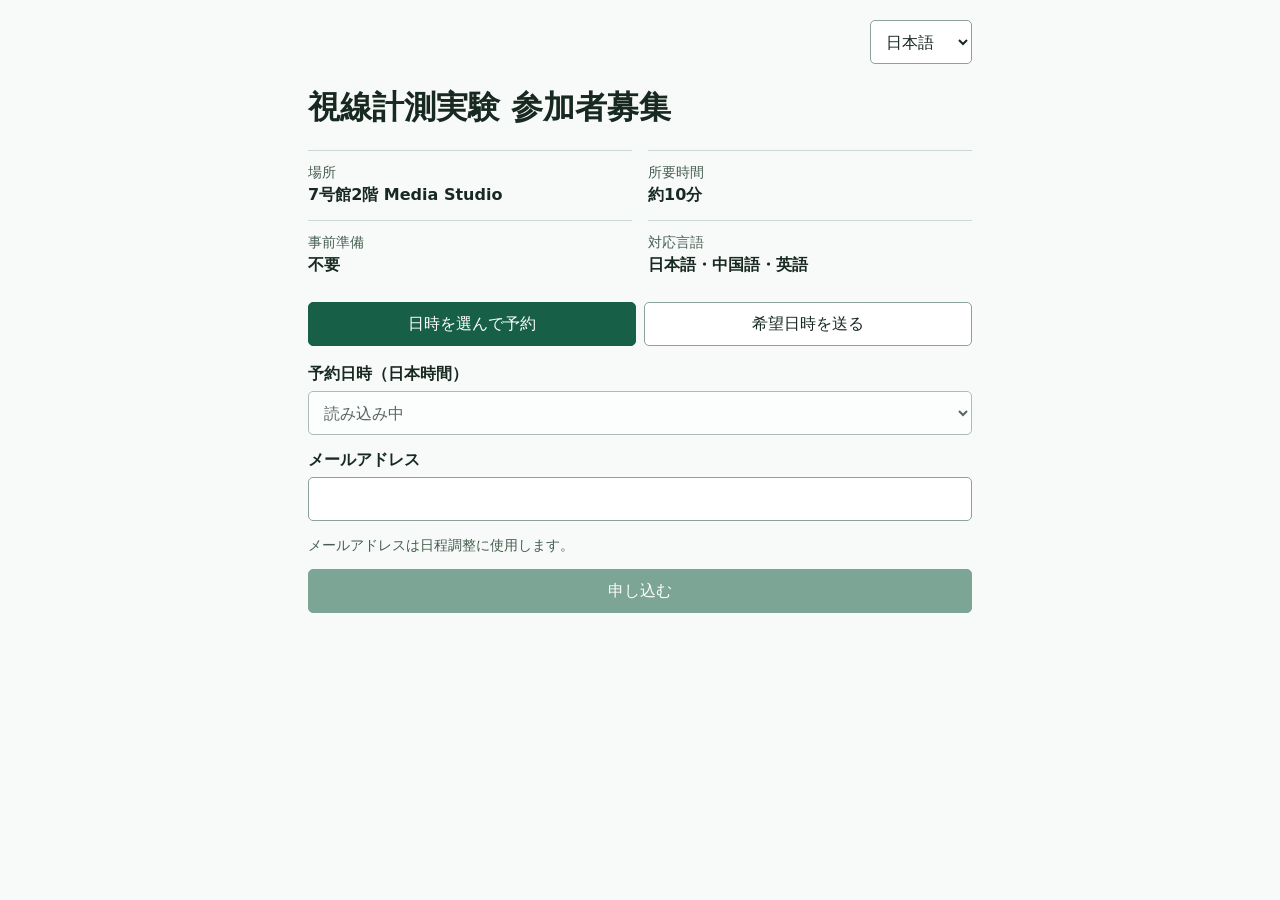
==== index.html @ 6ca668d2 "Publish website" ====
<!doctype html>
<html lang="ja">
<script type="module" crossorigin src="/assets/student-BR7n6vfW.js"></script>
<link rel="modulepreload" crossorigin href="/assets/style-B2wj8yik.js">
<link rel="stylesheet" crossorigin href="/assets/style-BlDxSkKz.css">

<meta charset="utf-8">
<meta name="viewport" content="width=device-width,initial-scale=1">
<title>視線計測実験 参加者募集</title>
<main>
  <header>
    <select id="language" aria-label="Language">
      <option value="ja">日本語</option>
      <option value="zh">中文</option>
      <option value="en">English</option>
    </select>
  </header>
  <h1 data-copy="title"></h1>
  <dl>
    <div><dt data-copy="location"></dt><dd data-copy="venue"></dd></div>
    <div><dt data-copy="duration"></dt><dd data-copy="minutes"></dd></div>
    <div><dt data-copy="preparation"></dt><dd data-copy="none"></dd></div>
    <div><dt data-copy="languages"></dt><dd data-copy="options"></dd></div>
  </dl>
  <nav aria-label="Registration">
    <button type="button" id="booking" aria-pressed="true" data-copy="book"></button>
    <button type="button" id="interest" aria-pressed="false" data-copy="interest"></button>
  </nav>
  <form>
    <label id="slot-field"><span data-copy="slot"></span><select id="slots" required></select></label>
    <label id="preference-field" hidden><span data-copy="preference"></span><textarea id="preference" maxlength="500" disabled></textarea></label>
    <label><span data-copy="email"></span><input id="email" type="email" autocomplete="email" maxlength="254" required></label>
    <p class="notice" data-copy="privacy"></p>
    <button type="submit" id="submit" data-copy="submit" disabled></button>
    <p id="status" role="status"></p>
  </form>
</main>
</html>
---- assets/style-BlDxSkKz.css ----
*{box-sizing:border-box}:root{color:#182921;background:#f8faf9;font:1rem/1.55 system-ui,sans-serif}body{margin:0}main{max-width:44rem;margin:auto;padding:1.25rem 1.25rem 3rem}header{justify-content:flex-end;display:flex}h1{margin:1.5rem 0;font-size:2rem;line-height:1.2}dl{grid-template-columns:repeat(2,minmax(0,1fr));gap:.75rem 1rem;margin:0 0 1.5rem;display:grid}dl div{border-top:1px solid #cbd9d0;padding-top:.6rem}dt,.notice{color:#455e50;font-size:.9rem}dd{overflow-wrap:anywhere;margin:0;font-weight:650}nav{grid-template-columns:repeat(2,minmax(0,1fr));gap:.5rem;margin-bottom:1rem;display:grid}button,input,select,textarea{font:inherit;color:inherit;background:#fff;border:1px solid #8ca296;border-radius:5px;min-height:2.75rem;padding:.55rem .7rem}button{cursor:pointer;overflow-wrap:anywhere}button[aria-pressed=true],button[type=submit]{color:#fff;background:#176047;border-color:#176047}button:disabled{opacity:.55;cursor:default}form{gap:.8rem;display:grid}label{gap:.25rem;font-weight:600;display:grid}label[hidden]{display:none}label :is(input,select,textarea){width:100%;font-weight:400}textarea{resize:vertical;min-height:5rem}.notice,#status{margin:0}#status{white-space:pre-line;min-height:2.5rem;font-weight:600}:focus-visible{outline-offset:3px;outline:3px solid #9a510a}
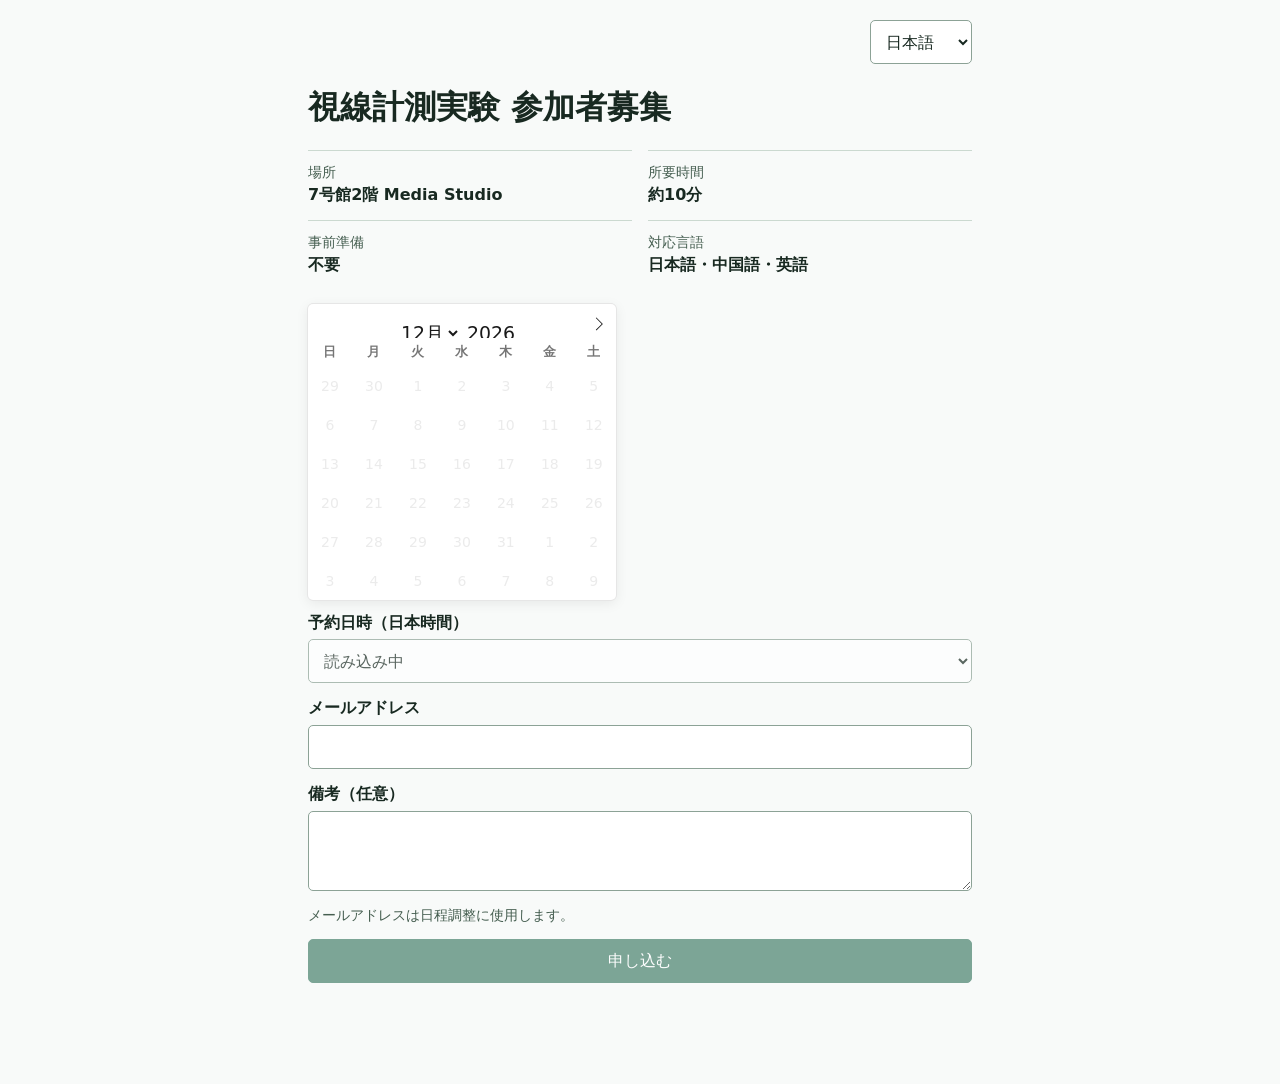
==== commit cd9aeada: "Publish website" ====
--- a/index.html
+++ b/index.html
@@ -1,8 +1,9 @@
 <!doctype html>
 <html lang="ja">
-<script type="module" crossorigin src="/assets/student-BR7n6vfW.js"></script>
-<link rel="modulepreload" crossorigin href="/assets/style-B2wj8yik.js">
-<link rel="stylesheet" crossorigin href="/assets/style-BlDxSkKz.css">
+<script type="module" crossorigin src="/assets/student-CQ4tUfDz.js"></script>
+<link rel="modulepreload" crossorigin href="/assets/schedule-B366QA6T.js">
+<link rel="stylesheet" crossorigin href="/assets/schedule-Cr34-i-h.css">
+<link rel="stylesheet" crossorigin href="/assets/student-CveviJq_.css">
 
 <meta charset="utf-8">
 <meta name="viewport" content="width=device-width,initial-scale=1">
@@ -22,14 +23,11 @@
     <div><dt data-copy="preparation"></dt><dd data-copy="none"></dd></div>
     <div><dt data-copy="languages"></dt><dd data-copy="options"></dd></div>
   </dl>
-  <nav aria-label="Registration">
-    <button type="button" id="booking" aria-pressed="true" data-copy="book"></button>
-    <button type="button" id="interest" aria-pressed="false" data-copy="interest"></button>
-  </nav>
   <form>
+    <div id="calendar"><input id="day" type="hidden"></div>
     <label id="slot-field"><span data-copy="slot"></span><select id="slots" required></select></label>
-    <label id="preference-field" hidden><span data-copy="preference"></span><textarea id="preference" maxlength="500" disabled></textarea></label>
     <label><span data-copy="email"></span><input id="email" type="email" autocomplete="email" maxlength="254" required></label>
+    <label><span id="note-label"></span><textarea id="note" maxlength="500" rows="2"></textarea></label>
     <p class="notice" data-copy="privacy"></p>
     <button type="submit" id="submit" data-copy="submit" disabled></button>
     <p id="status" role="status"></p>
--- a/assets/schedule-Cr34-i-h.css
+++ b/assets/schedule-Cr34-i-h.css
@@ -0,0 +1 @@
+*{box-sizing:border-box}:root{color:#182921;background:#f8faf9;font:1rem/1.55 system-ui,sans-serif}body{margin:0}main{max-width:44rem;margin:auto;padding:1.25rem 1.25rem 3rem}header{justify-content:flex-end;display:flex}h1{margin:1.5rem 0;font-size:2rem;line-height:1.2}dl{grid-template-columns:repeat(2,minmax(0,1fr));gap:.75rem 1rem;margin:0 0 1.5rem;display:grid}dl div{border-top:1px solid #cbd9d0;padding-top:.6rem}dt,.notice{color:#455e50;font-size:.9rem}dd{overflow-wrap:anywhere;margin:0;font-weight:650}nav{grid-template-columns:repeat(2,minmax(0,1fr));gap:.5rem;margin-bottom:1rem;display:grid}button,input,select,textarea{font:inherit;color:inherit;background:#fff;border:1px solid #8ca296;border-radius:5px;min-height:2.75rem;padding:.55rem .7rem}button{cursor:pointer;overflow-wrap:anywhere}button[aria-pressed=true],button[type=submit]{color:#fff;background:#176047;border-color:#176047}button:disabled{opacity:.55;cursor:default}form{gap:.8rem;display:grid}.schedule-fields{grid-template-columns:repeat(2,minmax(0,1fr));gap:.75rem;display:grid}label{gap:.25rem;font-weight:600;display:grid}label[hidden]{display:none}label :is(input,select,textarea){width:100%;font-weight:400}textarea{resize:vertical;min-height:5rem}.notice,#status{margin:0}#status{white-space:pre-line;min-height:2.5rem;font-weight:600}:focus-visible{outline-offset:3px;outline:3px solid #9a510a}#calendar .flatpickr-input{display:none}#calendar .flatpickr-calendar{max-width:100%}
--- a/assets/student-CveviJq_.css
+++ b/assets/student-CveviJq_.css
@@ -0,0 +1 @@
+.flatpickr-calendar{opacity:0;text-align:center;visibility:hidden;box-sizing:border-box;-ms-touch-action:manipulation;touch-action:manipulation;direction:ltr;background:#fff;border:0;border-radius:5px;width:307.875px;padding:0;font-size:14px;line-height:24px;animation:none;display:none;position:absolute;box-shadow:1px 0 #e6e6e6,-1px 0 #e6e6e6,0 1px #e6e6e6,0 -1px #e6e6e6,0 3px 13px #00000014}.flatpickr-calendar.open,.flatpickr-calendar.inline{opacity:1;visibility:visible;max-height:640px}.flatpickr-calendar.open{z-index:99999;display:inline-block}.flatpickr-calendar.animate.open{animation:.3s cubic-bezier(.23,1,.32,1) fpFadeInDown}.flatpickr-calendar.inline{display:block;position:relative;top:2px}.flatpickr-calendar.static{position:absolute;top:calc(100% + 2px)}.flatpickr-calendar.static.open{z-index:999;display:block}.flatpickr-calendar.multiMonth .flatpickr-days .dayContainer:nth-child(n+1) .flatpickr-day.inRange:nth-child(7n+7){-webkit-box-shadow:none!important;box-shadow:none!important}.flatpickr-calendar.multiMonth .flatpickr-days .dayContainer:nth-child(n+2) .flatpickr-day.inRange:nth-child(7n+1){box-shadow:-2px 0 #e6e6e6,5px 0 #e6e6e6}.flatpickr-calendar .hasWeeks .dayContainer,.flatpickr-calendar .hasTime .dayContainer{border-bottom:0;border-bottom-right-radius:0;border-bottom-left-radius:0}.flatpickr-calendar .hasWeeks .dayContainer{border-left:0}.flatpickr-calendar.hasTime .flatpickr-time{border-top:1px solid #e6e6e6;height:40px}.flatpickr-calendar.noCalendar.hasTime .flatpickr-time{height:auto}.flatpickr-calendar:before,.flatpickr-calendar:after{pointer-events:none;content:"";border:solid #0000;width:0;height:0;display:block;position:absolute;left:22px}.flatpickr-calendar.rightMost:before,.flatpickr-calendar.arrowRight:before,.flatpickr-calendar.rightMost:after,.flatpickr-calendar.arrowRight:after{left:auto;right:22px}.flatpickr-calendar.arrowCenter:before,.flatpickr-calendar.arrowCenter:after{left:50%;right:50%}.flatpickr-calendar:before{border-width:5px;margin:0 -5px}.flatpickr-calendar:after{border-width:4px;margin:0 -4px}.flatpickr-calendar.arrowTop:before,.flatpickr-calendar.arrowTop:after{bottom:100%}.flatpickr-calendar.arrowTop:before{border-bottom-color:#e6e6e6}.flatpickr-calendar.arrowTop:after{border-bottom-color:#fff}.flatpickr-calendar.arrowBottom:before,.flatpickr-calendar.arrowBottom:after{top:100%}.flatpickr-calendar.arrowBottom:before{border-top-color:#e6e6e6}.flatpickr-calendar.arrowBottom:after{border-top-color:#fff}.flatpickr-calendar:focus{outline:0}.flatpickr-wrapper{display:inline-block;position:relative}.flatpickr-months{display:flex}.flatpickr-months .flatpickr-month{color:#000000e6;fill:#000000e6;text-align:center;-webkit-user-select:none;user-select:none;background:0 0;flex:1;height:34px;line-height:1;position:relative;overflow:hidden}.flatpickr-months .flatpickr-prev-month,.flatpickr-months .flatpickr-next-month{-webkit-user-select:none;user-select:none;cursor:pointer;z-index:3;color:#000000e6;fill:#000000e6;height:34px;padding:10px;text-decoration:none;position:absolute;top:0}.flatpickr-months .flatpickr-prev-month.flatpickr-disabled,.flatpickr-months .flatpickr-next-month.flatpickr-disabled{display:none}.flatpickr-months .flatpickr-prev-month i,.flatpickr-months .flatpickr-next-month i{position:relative}.flatpickr-months .flatpickr-prev-month.flatpickr-prev-month,.flatpickr-months .flatpickr-next-month.flatpickr-prev-month{left:0}.flatpickr-months .flatpickr-prev-month.flatpickr-next-month,.flatpickr-months .flatpickr-next-month.flatpickr-next-month{right:0}.flatpickr-months .flatpickr-prev-month:hover,.flatpickr-months .flatpickr-next-month:hover{color:#959ea9}.flatpickr-months .flatpickr-prev-month:hover svg,.flatpickr-months .flatpickr-next-month:hover svg{fill:#f64747}.flatpickr-months .flatpickr-prev-month svg,.flatpickr-months .flatpickr-next-month svg{width:14px;height:14px}.flatpickr-months .flatpickr-prev-month svg path,.flatpickr-months .flatpickr-next-month svg path{fill:inherit;transition:fill .1s}.numInputWrapper{height:auto;position:relative}.numInputWrapper input,.numInputWrapper span{display:inline-block}.numInputWrapper input{width:100%}.numInputWrapper input::-ms-clear{display:none}.numInputWrapper input::-webkit-outer-spin-button{-webkit-appearance:none;margin:0}.numInputWrapper input::-webkit-inner-spin-button{-webkit-appearance:none;margin:0}.numInputWrapper span{opacity:0;cursor:pointer;box-sizing:border-box;border:1px solid #39393926;width:14px;height:50%;padding:0 4px 0 2px;line-height:50%;position:absolute;right:0}.numInputWrapper span:hover{background:#0000001a}.numInputWrapper span:active{background:#0003}.numInputWrapper span:after{content:"";display:block;position:absolute}.numInputWrapper span.arrowUp{border-bottom:0;top:0}.numInputWrapper span.arrowUp:after{border-bottom:4px solid #39393999;border-left:4px solid #0000;border-right:4px solid #0000;top:26%}.numInputWrapper span.arrowDown{top:50%}.numInputWrapper span.arrowDown:after{border-top:4px solid #39393999;border-left:4px solid #0000;border-right:4px solid #0000;top:40%}.numInputWrapper span svg{width:inherit;height:auto}.numInputWrapper span svg path{fill:#00000080}.numInputWrapper:hover{background:#0000000d}.numInputWrapper:hover span{opacity:1}.flatpickr-current-month{font-size:135%;line-height:inherit;color:inherit;text-align:center;width:75%;height:34px;padding:7.48px 0 0;font-weight:300;line-height:1;display:inline-block;position:absolute;left:12.5%;transform:translate(0,0)}.flatpickr-current-month span.cur-month{color:inherit;margin-left:.5ch;padding:0;font-family:inherit;font-weight:700;display:inline-block}.flatpickr-current-month span.cur-month:hover{background:#0000000d}.flatpickr-current-month .numInputWrapper{width:6ch;width:7ch�;display:inline-block}.flatpickr-current-month .numInputWrapper span.arrowUp:after{border-bottom-color:#000000e6}.flatpickr-current-month .numInputWrapper span.arrowDown:after{border-top-color:#000000e6}.flatpickr-current-month input.cur-year{box-sizing:border-box;color:inherit;cursor:text;font-size:inherit;font-family:inherit;font-weight:300;line-height:inherit;height:auto;vertical-align:initial;appearance:textfield;background:0 0;border:0;border-radius:0;margin:0;padding:0 0 0 .5ch;display:inline-block}.flatpickr-current-month input.cur-year:focus{outline:0}.flatpickr-current-month input.cur-year[disabled],.flatpickr-current-month input.cur-year[disabled]:hover{color:#00000080;pointer-events:none;background:0 0;font-size:100%}.flatpickr-current-month .flatpickr-monthDropdown-months{appearance:menulist;box-sizing:border-box;color:inherit;cursor:pointer;font-size:inherit;height:auto;font-family:inherit;font-weight:300;line-height:inherit;vertical-align:initial;background:0 0;border:none;border-radius:0;outline:none;width:auto;margin:-1px 0 0;padding:0 0 0 .5ch;position:relative}.flatpickr-current-month .flatpickr-monthDropdown-months:focus,.flatpickr-current-month .flatpickr-monthDropdown-months:active{outline:none}.flatpickr-current-month .flatpickr-monthDropdown-months:hover{background:#0000000d}.flatpickr-current-month .flatpickr-monthDropdown-months .flatpickr-monthDropdown-month{background-color:#0000;outline:none;padding:0}.flatpickr-weekdays{text-align:center;background:0 0;align-items:center;width:100%;height:28px;display:flex;overflow:hidden}.flatpickr-weekdays .flatpickr-weekdaycontainer{flex:1;display:flex}span.flatpickr-weekday{cursor:default;color:#0000008a;text-align:center;background:0 0;flex:1;margin:0;font-size:90%;font-weight:bolder;line-height:1;display:block}.dayContainer,.flatpickr-weeks{padding:1px 0 0}.flatpickr-days{align-items:flex-start;width:307.875px;display:flex;position:relative;overflow:hidden}.flatpickr-days:focus{outline:0}.dayContainer{text-align:left;box-sizing:border-box;opacity:1;outline:0;flex-wrap:wrap;justify-content:space-around;width:307.875px;min-width:307.875px;max-width:307.875px;padding:0;display:flex;transform:translate(0,0)}.dayContainer+.dayContainer{box-shadow:-1px 0 #e6e6e6}.flatpickr-day{box-sizing:border-box;color:#393939;cursor:pointer;text-align:center;background:0 0;border:1px solid #0000;border-radius:150px;flex-basis:14.2857%;justify-content:center;width:14.2857%;max-width:39px;height:39px;margin:0;font-weight:400;line-height:39px;display:inline-block;position:relative}.flatpickr-day.inRange,.flatpickr-day.prevMonthDay.inRange,.flatpickr-day.nextMonthDay.inRange,.flatpickr-day.today.inRange,.flatpickr-day.prevMonthDay.today.inRange,.flatpickr-day.nextMonthDay.today.inRange,.flatpickr-day:hover,.flatpickr-day.prevMonthDay:hover,.flatpickr-day.nextMonthDay:hover,.flatpickr-day:focus,.flatpickr-day.prevMonthDay:focus,.flatpickr-day.nextMonthDay:focus{cursor:pointer;background:#e6e6e6;border-color:#e6e6e6;outline:0}.flatpickr-day.today{border-color:#959ea9}.flatpickr-day.today:hover,.flatpickr-day.today:focus{color:#fff;background:#959ea9;border-color:#959ea9}.flatpickr-day.selected,.flatpickr-day.startRange,.flatpickr-day.endRange,.flatpickr-day.selected.inRange,.flatpickr-day.startRange.inRange,.flatpickr-day.endRange.inRange,.flatpickr-day.selected:focus,.flatpickr-day.startRange:focus,.flatpickr-day.endRange:focus,.flatpickr-day.selected:hover,.flatpickr-day.startRange:hover,.flatpickr-day.endRange:hover,.flatpickr-day.selected.prevMonthDay,.flatpickr-day.startRange.prevMonthDay,.flatpickr-day.endRange.prevMonthDay,.flatpickr-day.selected.nextMonthDay,.flatpickr-day.startRange.nextMonthDay,.flatpickr-day.endRange.nextMonthDay{-webkit-box-shadow:none;box-shadow:none;color:#fff;background:#569ff7;border-color:#569ff7}.flatpickr-day.selected.startRange,.flatpickr-day.startRange.startRange,.flatpickr-day.endRange.startRange{border-radius:50px 0 0 50px}.flatpickr-day.selected.endRange,.flatpickr-day.startRange.endRange,.flatpickr-day.endRange.endRange{border-radius:0 50px 50px 0}.flatpickr-day.selected.startRange+.endRange:not(:nth-child(7n+1)),.flatpickr-day.startRange.startRange+.endRange:not(:nth-child(7n+1)),.flatpickr-day.endRange.startRange+.endRange:not(:nth-child(7n+1)){box-shadow:-10px 0 #569ff7}.flatpickr-day.selected.startRange.endRange,.flatpickr-day.startRange.startRange.endRange,.flatpickr-day.endRange.startRange.endRange{border-radius:50px}.flatpickr-day.inRange{border-radius:0;box-shadow:-5px 0 #e6e6e6,5px 0 #e6e6e6}.flatpickr-day.flatpickr-disabled,.flatpickr-day.flatpickr-disabled:hover,.flatpickr-day.prevMonthDay,.flatpickr-day.nextMonthDay,.flatpickr-day.notAllowed,.flatpickr-day.notAllowed.prevMonthDay,.flatpickr-day.notAllowed.nextMonthDay{color:#3939394d;cursor:default;background:0 0;border-color:#0000}.flatpickr-day.flatpickr-disabled,.flatpickr-day.flatpickr-disabled:hover{cursor:not-allowed;color:#3939391a}.flatpickr-day.week.selected{border-radius:0;box-shadow:-5px 0 #569ff7,5px 0 #569ff7}.flatpickr-day.hidden{visibility:hidden}.rangeMode .flatpickr-day{margin-top:1px}.flatpickr-weekwrapper{float:left}.flatpickr-weekwrapper .flatpickr-weeks{padding:0 12px;box-shadow:1px 0 #e6e6e6}.flatpickr-weekwrapper .flatpickr-weekday{float:none;width:100%;line-height:28px}.flatpickr-weekwrapper span.flatpickr-day,.flatpickr-weekwrapper span.flatpickr-day:hover{color:#3939394d;cursor:default;background:0 0;border:none;width:100%;max-width:none;display:block}.flatpickr-innerContainer{box-sizing:border-box;display:flex;overflow:hidden}.flatpickr-rContainer{box-sizing:border-box;padding:0;display:inline-block}.flatpickr-time{text-align:center;box-sizing:border-box;outline:0;height:0;max-height:40px;line-height:40px;display:flex;overflow:hidden}.flatpickr-time:after{content:"";clear:both;display:table}.flatpickr-time .numInputWrapper{float:left;flex:1;width:40%;height:40px}.flatpickr-time .numInputWrapper span.arrowUp:after{border-bottom-color:#393939}.flatpickr-time .numInputWrapper span.arrowDown:after{border-top-color:#393939}.flatpickr-time.hasSeconds .numInputWrapper{width:26%}.flatpickr-time.time24hr .numInputWrapper{width:49%}.flatpickr-time input{-webkit-box-shadow:none;box-shadow:none;text-align:center;height:inherit;line-height:inherit;color:#393939;box-sizing:border-box;appearance:textfield;background:0 0;border:0;border-radius:0;margin:0;padding:0;font-size:14px;position:relative}.flatpickr-time input.flatpickr-hour{font-weight:700}.flatpickr-time input.flatpickr-minute,.flatpickr-time input.flatpickr-second{font-weight:400}.flatpickr-time input:focus{border:0;outline:0}.flatpickr-time .flatpickr-time-separator,.flatpickr-time .flatpickr-am-pm{height:inherit;float:left;line-height:inherit;color:#393939;-webkit-user-select:none;user-select:none;align-self:center;width:2%;font-weight:700}.flatpickr-time .flatpickr-am-pm{cursor:pointer;text-align:center;outline:0;width:18%;font-weight:400}.flatpickr-time input:hover,.flatpickr-time .flatpickr-am-pm:hover,.flatpickr-time input:focus,.flatpickr-time .flatpickr-am-pm:focus{background:#eee}.flatpickr-input[readonly]{cursor:pointer}@keyframes fpFadeInDown{0%{opacity:0;transform:translateY(-20px)}to{opacity:1;transform:translate(0,0)}}
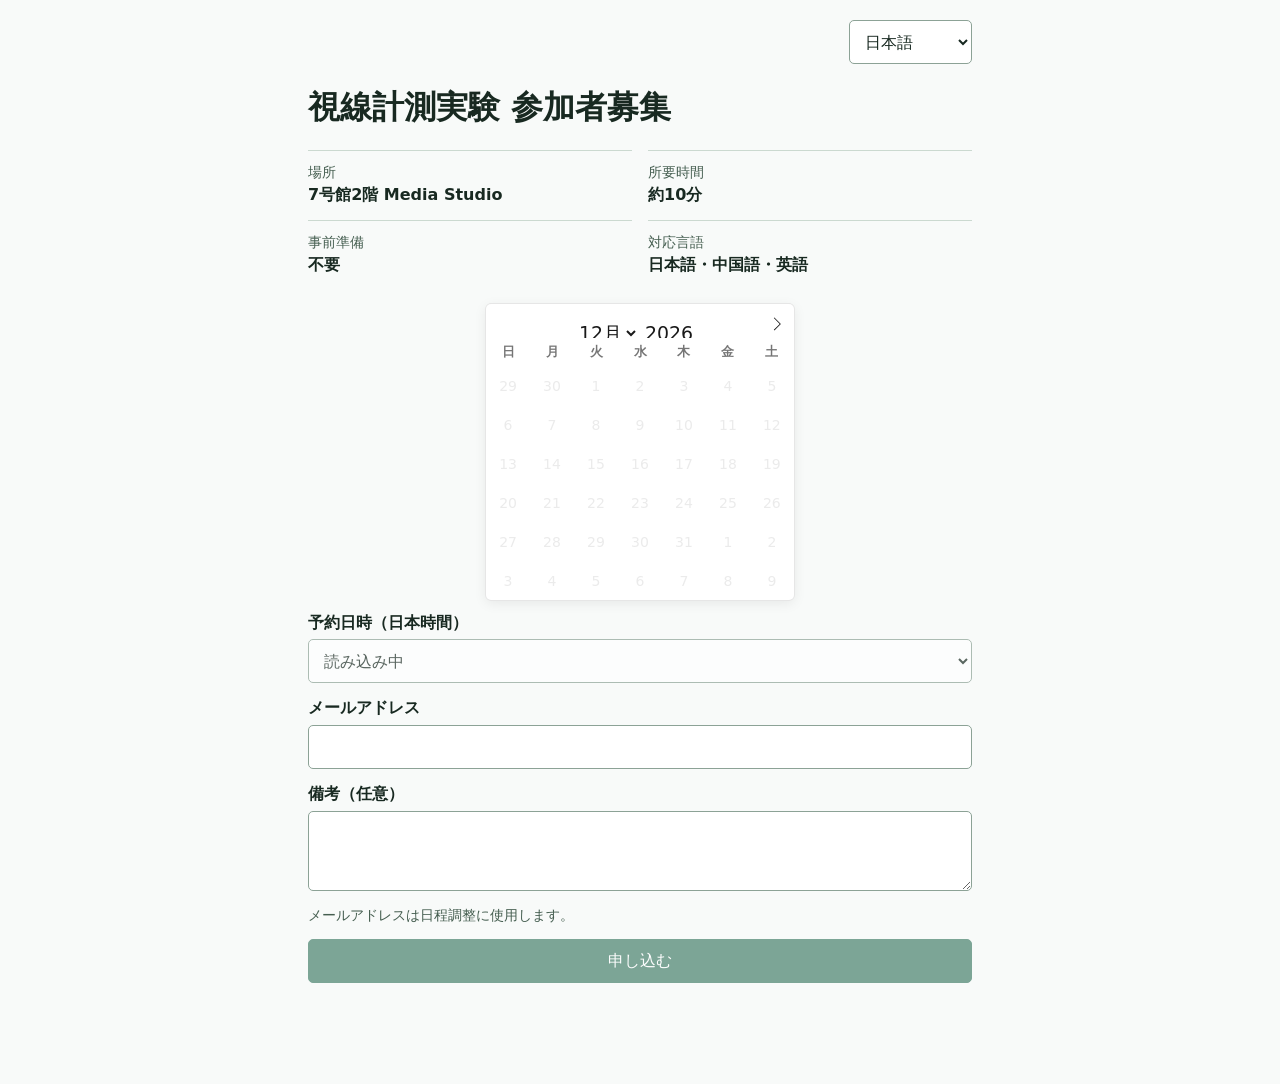
==== commit ed25206a: "Publish website" ====
--- a/index.html
+++ b/index.html
@@ -1,8 +1,8 @@
 <!doctype html>
 <html lang="ja">
-<script type="module" crossorigin src="/assets/student-CQ4tUfDz.js"></script>
-<link rel="modulepreload" crossorigin href="/assets/schedule-B366QA6T.js">
-<link rel="stylesheet" crossorigin href="/assets/schedule-Cr34-i-h.css">
+<script type="module" crossorigin src="/assets/student-DjKtZ9Zy.js"></script>
+<link rel="modulepreload" crossorigin href="/assets/schedule-CmKKEJob.js">
+<link rel="stylesheet" crossorigin href="/assets/schedule-DQlcUAFI.css">
 <link rel="stylesheet" crossorigin href="/assets/student-CveviJq_.css">
 
 <meta charset="utf-8">
--- a/assets/schedule-DQlcUAFI.css
+++ b/assets/schedule-DQlcUAFI.css
@@ -0,0 +1 @@
+*{box-sizing:border-box}:root{color:#182921;background:#f8faf9;font:1rem/1.55 system-ui,sans-serif}body{margin:0}main{max-width:44rem;margin:auto;padding:1.25rem 1.25rem 3rem}header{justify-content:flex-end;display:flex}h1{margin:1.5rem 0;font-size:2rem;line-height:1.2}dl{grid-template-columns:repeat(2,minmax(0,1fr));gap:.75rem 1rem;margin:0 0 1.5rem;display:grid}dl div{border-top:1px solid #cbd9d0;padding-top:.6rem}dt,.notice{color:#455e50;font-size:.9rem}dd{overflow-wrap:anywhere;margin:0;font-weight:650}nav{grid-template-columns:repeat(2,minmax(0,1fr));gap:.5rem;margin-bottom:1rem;display:grid}button,input,select,textarea{font:inherit;color:inherit;background:#fff;border:1px solid #8ca296;border-radius:5px;min-height:2.75rem;padding:.55rem .7rem}select{padding-right:2rem}button{cursor:pointer;overflow-wrap:anywhere}button[aria-pressed=true],button[type=submit]{color:#fff;background:#176047;border-color:#176047}button:disabled{opacity:.55;cursor:default}form{gap:.8rem;display:grid}.schedule-fields{grid-template-columns:repeat(2,minmax(0,1fr));gap:.75rem;display:grid}label{gap:.25rem;font-weight:600;display:grid}label[hidden]{display:none}label :is(input,select,textarea){width:100%;font-weight:400}textarea{resize:vertical;min-height:5rem}.notice,#status{margin:0}#status{white-space:pre-line;min-height:2.5rem;font-weight:600}:focus-visible{outline-offset:3px;outline:3px solid #9a510a}#calendar{justify-content:center;display:flex}#calendar .flatpickr-input{display:none}#calendar .flatpickr-calendar{max-width:100%}
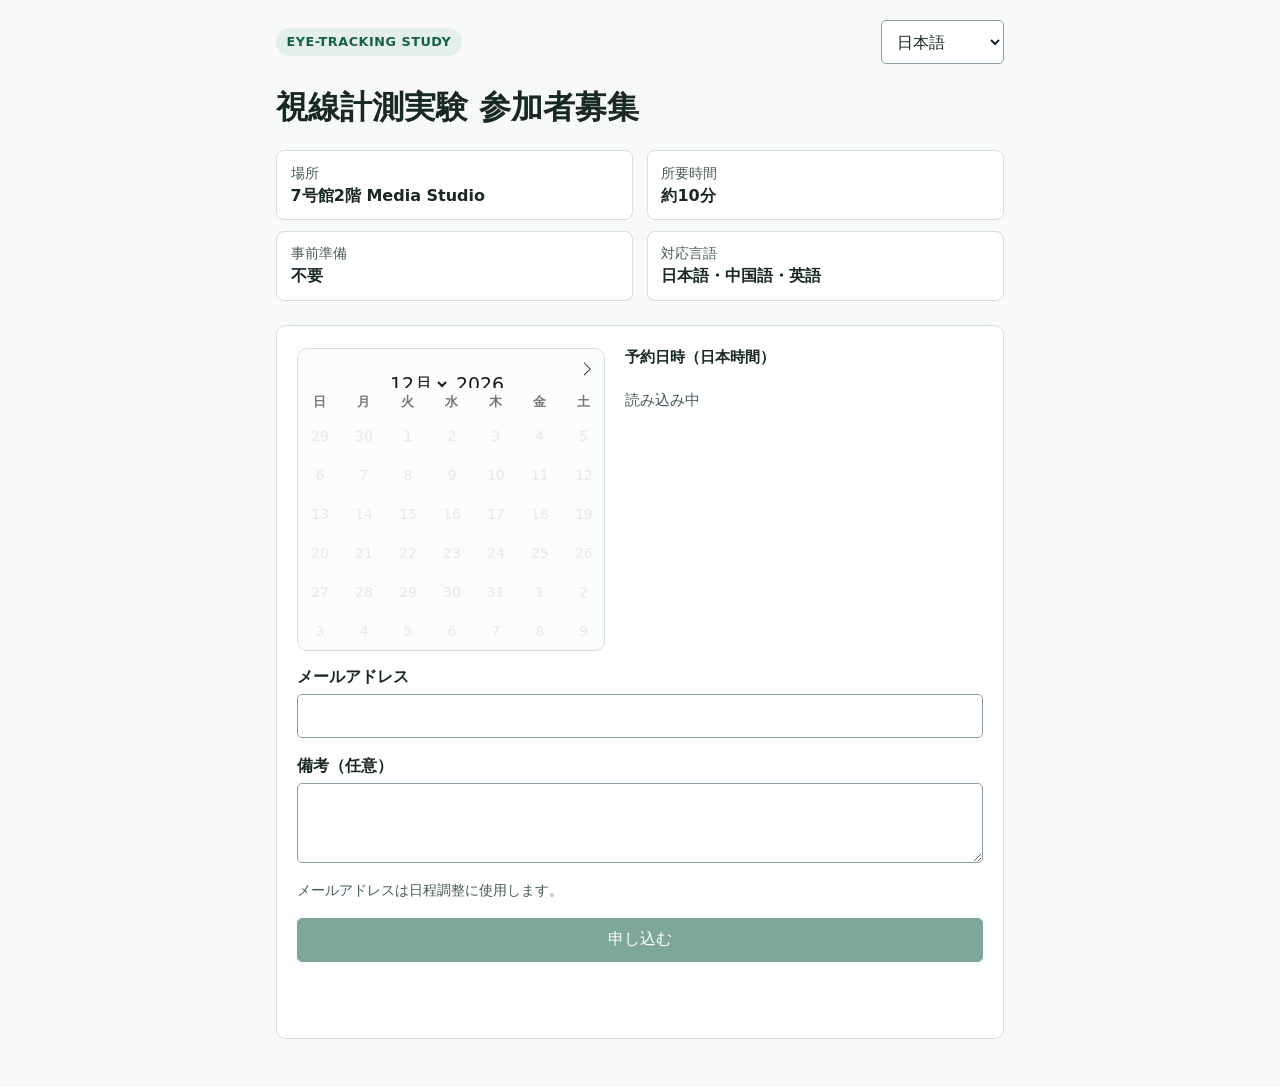
==== commit 75c0513f: "Publish website" ====
--- a/index.html
+++ b/index.html
@@ -1,15 +1,16 @@
 <!doctype html>
 <html lang="ja">
-<script type="module" crossorigin src="/assets/student-DjKtZ9Zy.js"></script>
-<link rel="modulepreload" crossorigin href="/assets/schedule-CmKKEJob.js">
-<link rel="stylesheet" crossorigin href="/assets/schedule-DQlcUAFI.css">
+<script type="module" crossorigin src="/assets/student-Bt-5X4ZD.js"></script>
+<link rel="modulepreload" crossorigin href="/assets/schedule-DKB-GG41.js">
+<link rel="stylesheet" crossorigin href="/assets/schedule-D_Jkr57G.css">
 <link rel="stylesheet" crossorigin href="/assets/student-CveviJq_.css">
 
 <meta charset="utf-8">
 <meta name="viewport" content="width=device-width,initial-scale=1">
 <title>視線計測実験 参加者募集</title>
-<main>
-  <header>
+<main class="student-main">
+  <header class="student-header">
+    <span class="study-badge">Eye-Tracking Study</span>
     <select id="language" aria-label="Language">
       <option value="ja">日本語</option>
       <option value="zh">中文</option>
@@ -17,15 +18,20 @@
     </select>
   </header>
   <h1 data-copy="title"></h1>
-  <dl>
+  <dl class="study-meta">
     <div><dt data-copy="location"></dt><dd data-copy="venue"></dd></div>
     <div><dt data-copy="duration"></dt><dd data-copy="minutes"></dd></div>
     <div><dt data-copy="preparation"></dt><dd data-copy="none"></dd></div>
     <div><dt data-copy="languages"></dt><dd data-copy="options"></dd></div>
   </dl>
-  <form>
-    <div id="calendar"><input id="day" type="hidden"></div>
-    <label id="slot-field"><span data-copy="slot"></span><select id="slots" required></select></label>
+  <form class="booking-card">
+    <div class="booking-picker">
+      <div id="calendar"><input id="day" type="hidden"></div>
+      <div class="slot-panel">
+        <span class="field-label" data-copy="slot"></span>
+        <div id="slots" class="time-grid" role="radiogroup"></div>
+      </div>
+    </div>
     <label><span data-copy="email"></span><input id="email" type="email" autocomplete="email" maxlength="254" required></label>
     <label><span id="note-label"></span><textarea id="note" maxlength="500" rows="2"></textarea></label>
     <p class="notice" data-copy="privacy"></p>
--- a/assets/schedule-D_Jkr57G.css
+++ b/assets/schedule-D_Jkr57G.css
@@ -0,0 +1 @@
+*{box-sizing:border-box}:root{color:#182921;background:#f8faf9;font:1rem/1.55 system-ui,sans-serif}body{margin:0}main{max-width:44rem;margin:auto;padding:1.25rem 1.25rem 3rem}header{justify-content:flex-end;display:flex}h1{margin:1.5rem 0;font-size:2rem;line-height:1.2}dl{grid-template-columns:repeat(2,minmax(0,1fr));gap:.75rem 1rem;margin:0 0 1.5rem;display:grid}dl div{border-top:1px solid #cbd9d0;padding-top:.6rem}dt,.notice{color:#455e50;font-size:.9rem}dd{overflow-wrap:anywhere;margin:0;font-weight:650}nav{grid-template-columns:repeat(2,minmax(0,1fr));gap:.5rem;margin-bottom:1rem;display:grid}button,input,select,textarea{font:inherit;color:inherit;background:#fff;border:1px solid #8ca296;border-radius:5px;min-height:2.75rem;padding:.55rem .7rem}select{padding-right:2rem}button{cursor:pointer;overflow-wrap:anywhere}button[aria-pressed=true],button[type=submit]{color:#fff;background:#176047;border-color:#176047}button:disabled{opacity:.55;cursor:default}form{gap:.8rem;display:grid}.schedule-fields{grid-template-columns:repeat(2,minmax(0,1fr));gap:.75rem;display:grid}label{gap:.25rem;font-weight:600;display:grid}label[hidden]{display:none}label :is(input,select,textarea){width:100%;font-weight:400}textarea{resize:vertical;min-height:5rem}.notice,#status{margin:0}#status{white-space:pre-line;min-height:2.5rem;font-weight:600}:focus-visible{outline-offset:3px;outline:3px solid #9a510a}#calendar{justify-content:center;display:flex}#calendar .flatpickr-input{display:none}#calendar .flatpickr-calendar{max-width:100%;box-shadow:none;background:#fbfdfc;border:1px solid #d5e0da;border-radius:10px}#calendar .flatpickr-months{padding-top:.35rem}#calendar .flatpickr-day.selected{background:#176047;border-color:#176047}#calendar .flatpickr-day:not(.flatpickr-disabled):hover{background:#e3efe8;border-color:#e3efe8}.student-main{max-width:48rem}.student-header{justify-content:space-between;align-items:center;gap:1rem;display:flex}.study-badge{letter-spacing:.04em;text-transform:uppercase;color:#176047;background:#e3efe8;border-radius:999px;padding:.25rem .65rem;font-size:.8rem;font-weight:700}.study-meta{grid-template-columns:repeat(2,minmax(0,1fr));gap:.65rem .85rem;margin:0 0 1.5rem;display:grid}.study-meta div{background:#fff;border:1px solid #d5e0da;border-radius:8px;padding:.65rem .85rem}.booking-card{background:#fff;border:1px solid #d5e0da;border-radius:10px;gap:1rem;padding:1.25rem;display:grid}.booking-picker{grid-template-columns:auto minmax(0,1fr);align-items:start;gap:1.25rem;display:grid}.slot-panel{gap:.5rem;display:grid}.field-label{font-size:.95rem;font-weight:600}.time-grid{grid-template-columns:repeat(auto-fill,minmax(5.2rem,1fr));gap:.5rem;display:grid}.time-pill{font-variant-numeric:tabular-nums;background:#fbfdfc;border:1px solid #cbd9d0;border-radius:8px;min-height:2.5rem;padding:.4rem .5rem;font-weight:600;transition:background .15s,border-color .15s}.time-pill:hover:not(:disabled){background:#edf5f0;border-color:#176047}.time-pill.is-selected{color:#fff;background:#176047;border-color:#176047}.slot-empty{color:#455e50;margin:0;padding:.75rem 0;font-size:.92rem}@media (width<=680px){.booking-picker{grid-template-columns:1fr}}.admin-main{max-width:56rem}.admin-header{justify-content:space-between;align-items:center;gap:1rem;margin-bottom:.5rem;display:flex}.admin-header h1{margin:0;font-size:1.6rem}.admin-summary{grid-template-columns:repeat(3,minmax(0,1fr));gap:.75rem;margin-bottom:1.25rem;display:grid}.summary-item{background:#fff;border:1px solid #d5e0da;border-radius:8px;gap:.2rem;padding:.85rem 1rem;display:grid}.summary-label{color:#455e50;font-size:.85rem}.summary-value{color:#176047;font-size:1.5rem;font-weight:700}.admin-card{background:#fff;border:1px solid #d5e0da;border-radius:8px;margin-bottom:1.25rem;padding:1.25rem}.admin-card h2{margin:0 0 1rem;font-size:1.15rem}.three-cols{grid-template-columns:repeat(3,minmax(0,1fr))}.admin-details{border-top:1px solid #e6ede9;margin-top:1rem;padding-top:.85rem}.admin-details summary{cursor:pointer;color:#455e50;font-size:.92rem;font-weight:600}.admin-details form{margin-top:.85rem}.admin-list{gap:.6rem;margin:0;padding:0;list-style:none;display:grid}.admin-row{background:#fbfdfc;border:1px solid #e6ede9;border-radius:6px;justify-content:space-between;align-items:center;gap:1rem;padding:.75rem .9rem;display:flex}.row-info{overflow-wrap:anywhere;gap:.15rem;min-width:0;display:grid}.row-meta{color:#455e50;font-size:.88rem}.row-actions{flex-wrap:wrap;align-items:center;gap:.5rem;display:flex}.empty-row{color:#455e50;margin:0;font-size:.95rem}.slot-groups{gap:.75rem;display:grid}.slot-day{background:#fbfdfc;border:1px solid #e6ede9;border-radius:6px;padding:.6rem .85rem}.slot-day-summary{cursor:pointer;justify-content:space-between;align-items:center;font-weight:600;display:flex}.slot-grid{grid-template-columns:repeat(auto-fill,minmax(11.5rem,1fr));gap:.5rem;margin-top:.75rem;display:grid}.slot-chip{background:#fff;border:1px solid #d5e0da;border-radius:6px;justify-content:space-between;align-items:center;gap:.4rem;padding:.45rem .6rem;font-size:.92rem;display:flex}.slot-chip.is-closed{opacity:.55;background:#f3f5f4}.slot-chip.is-full .slot-cap{color:#9a510a;font-weight:700}.slot-time{font-variant-numeric:tabular-nums;font-weight:600}.slot-cap{color:#455e50;font-variant-numeric:tabular-nums;font-size:.82rem}.btn-secondary{color:#182921;background:#fff;border-color:#8ca296}.btn-danger{color:#a82828;background:#fff;border-color:#c94a4a}.btn-sm{min-height:2rem;padding:.25rem .6rem;font-size:.85rem}@media (width<=600px){.admin-summary,.three-cols,.schedule-fields{grid-template-columns:1fr}.admin-row{flex-direction:column;align-items:flex-start}}
